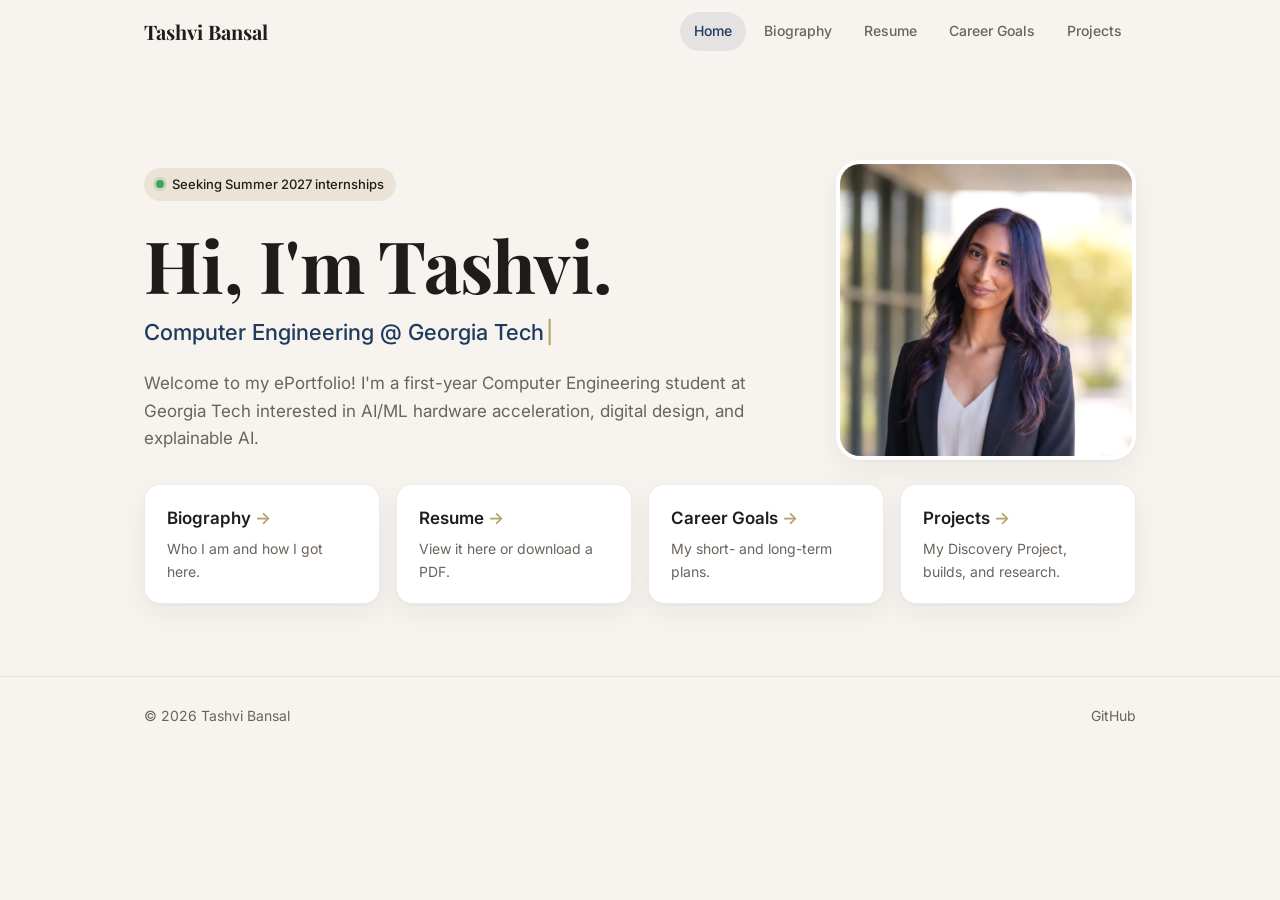
==== index.html @ 15de28eb "Add GPU cluster plan diagram to upcoming research card Co-Authored-By: Claude Opus 5.5 <noreply@anth" ====
<!doctype html>
<html lang="en">
  <head>
    <meta charset="utf-8" />
    <meta name="viewport" content="width=device-width,initial-scale=1" />
    <title>Tashvi Bansal</title>
    <meta name="description" content="Tashvi Bansal, Computer Engineering student at Georgia Tech. ECE 1100 ePortfolio." />
    <link rel="preconnect" href="https://fonts.googleapis.com">
    <link rel="preconnect" href="https://fonts.gstatic.com" crossorigin>
    <link href="https://fonts.googleapis.com/css2?family=Playfair+Display:wght@600;700&family=Inter:wght@400;500;600&display=swap" rel="stylesheet">
    <link rel="stylesheet" href="styles.css?v=24">
  </head>
  <body>
    <header class="site-header">
      <div class="header-inner">
        <a class="brand" href="index.html">Tashvi Bansal</a>
        <nav class="site-nav" aria-label="Pages">
          <a href="index.html" aria-current="page" class="active">Home</a>
          <a href="bio.html">Biography</a>
          <a href="resume.html">Resume</a>
          <a href="goals.html">Career Goals</a>
          <a href="projects.html">Projects</a>
        </nav>
      </div>
    </header>

    <main>
      <section class="hero">
        <div class="wrap">
          <div class="hero-grid">
          <div class="hero-text">
          <span class="badge">Seeking Summer 2027 internships</span>
          <h1 class="greeting">Hi, I'm Tashvi.</h1>
          <p class="typing" aria-label="Computer Engineering student, researcher, developer">
            <span id="typed-text">Computer Engineering @ Georgia Tech</span><span class="cursor" aria-hidden="true">|</span>
          </p>
          <p class="about-me">Welcome to my ePortfolio! I'm a first-year Computer Engineering student at Georgia Tech interested in AI/ML hardware acceleration, digital design, and explainable AI.</p>
          </div>
          <img class="headshot" src="assets/headshot.webp" alt="Portrait of Tashvi Bansal" width="800" height="800">
          </div>

          <nav class="tile-grid" aria-label="Explore">
            <a class="tile card" href="bio.html">
              <span class="tile-title">Biography</span>
              <span class="tile-text">Who I am and how I got here.</span>
            </a>
            <a class="tile card" href="resume.html">
              <span class="tile-title">Resume</span>
              <span class="tile-text">View it here or download a PDF.</span>
            </a>
            <a class="tile card" href="goals.html">
              <span class="tile-title">Career Goals</span>
              <span class="tile-text">My short- and long-term plans.</span>
            </a>
            <a class="tile card" href="projects.html">
              <span class="tile-title">Projects</span>
              <span class="tile-text">My Discovery Project, builds, and research.</span>
            </a>
          </nav>
        </div>
      </section>
    </main>

    <footer class="site-footer">
      <div class="wrap footer-inner">
        <p>© <span id="year"></span> Tashvi Bansal</p>
        <a href="https://github.com/tashvib" target="_blank" rel="noopener noreferrer">GitHub</a>
      </div>
    </footer>

    <script src="site.js?v=24"></script>
    <script>
      (function(){
        const typed = document.getElementById('typed-text');
        if(!typed || window.matchMedia('(prefers-reduced-motion: reduce)').matches) return;
        const phrases = ["Computer Engineering @ Georgia Tech", "AI researcher", "Hardware enthusiast", "iOS developer"];
        const TYPING_SPEED = 70, DELETING_SPEED = 35, PAUSE = 2600;
        let phraseIndex = 0, charIndex = phrases[0].length, mode = 'deleting';
        function tick(){
          const current = phrases[phraseIndex];
          if(mode === 'typing'){
            if(charIndex < current.length){ typed.textContent = current.slice(0, ++charIndex); setTimeout(tick, TYPING_SPEED); }
            else { mode = 'deleting'; setTimeout(tick, PAUSE); }
          } else {
            if(charIndex > 0){ typed.textContent = current.slice(0, --charIndex); setTimeout(tick, DELETING_SPEED); }
            else { phraseIndex = (phraseIndex + 1) % phrases.length; mode = 'typing'; setTimeout(tick, TYPING_SPEED * 4); }
          }
        }
        setTimeout(tick, PAUSE);
      })();
    </script>
  </body>
</html>
---- styles.css ----
/* ---------------------------------------------------------------
   Theme tokens
   --------------------------------------------------------------- */
:root{
  --bg: #f7f3ee;
  --surface: #ffffff;
  --surface-2: #f1ebe3;
  --text: #1f1d1b;
  --muted: #6b635c;
  --border: rgba(31, 29, 27, 0.08);
  --accent: #1f3a5f;        /* deep navy */
  --accent-soft: rgba(31, 58, 95, 0.08);
  --gold: #b3a369;          /* Georgia Tech gold */
  --gold-soft: rgba(179, 163, 105, 0.18);
  --shadow: 0 1px 2px rgba(31, 29, 27, 0.04), 0 10px 30px rgba(31, 29, 27, 0.06);
  --shadow-hover: 0 2px 4px rgba(31, 29, 27, 0.05), 0 18px 40px rgba(31, 29, 27, 0.10);
  --radius: 16px;
  --header-h: 64px;
  --wrap: 1040px;
}

@media (prefers-color-scheme: dark){
  :root{
    --bg: #141312;
    --surface: #1d1b19;
    --surface-2: #26231f;
    --text: #f1ece6;
    --muted: #a59d94;
    --border: rgba(255, 255, 255, 0.08);
    --accent: #9cb8e0;
    --accent-soft: rgba(156, 184, 224, 0.12);
    --gold: #d4c48a;
    --gold-soft: rgba(212, 196, 138, 0.14);
    --shadow: 0 1px 2px rgba(0, 0, 0, 0.3), 0 10px 30px rgba(0, 0, 0, 0.25);
    --shadow-hover: 0 2px 4px rgba(0, 0, 0, 0.35), 0 18px 40px rgba(0, 0, 0, 0.35);
  }
}

/* ---------------------------------------------------------------
   Base
   --------------------------------------------------------------- */
*{box-sizing:border-box}
html{scroll-behavior:smooth; scroll-padding-top:calc(var(--header-h) + 16px)}
body{
  margin:0;
  font-family:Inter, system-ui, -apple-system, "Segoe UI", Roboto, "Helvetica Neue", Arial, sans-serif;
  font-size:16px;
  line-height:1.6;
  background:var(--bg);
  color:var(--text);
  -webkit-font-smoothing:antialiased;
}
img{max-width:100%; display:block}
a{color:var(--accent)}
h1, h2, h3{line-height:1.2; margin:0}
.wrap{max-width:var(--wrap); margin:0 auto; padding:0 24px}

/* ---------------------------------------------------------------
   Header / nav
   --------------------------------------------------------------- */
.site-header{
  position:sticky; top:0; z-index:10;
  height:var(--header-h);
  background:color-mix(in srgb, var(--bg) 82%, transparent);
  backdrop-filter:saturate(1.4) blur(12px);
  -webkit-backdrop-filter:saturate(1.4) blur(12px);
  border-bottom:1px solid transparent;
  transition:border-color 200ms ease;
}
.site-header.scrolled{border-bottom-color:var(--border)}
.header-inner{
  max-width:var(--wrap); height:100%; margin:0 auto; padding:0 24px;
  display:flex; align-items:center; justify-content:space-between; gap:16px;
}
.brand{
  font-family:'Playfair Display', Georgia, serif; font-weight:700; font-size:20px;
  color:var(--text); text-decoration:none; white-space:nowrap;
}
.site-nav{display:flex; gap:4px}
.site-nav a{
  padding:8px 14px; border-radius:999px;
  font-size:14px; font-weight:500; color:var(--muted); text-decoration:none;
  transition:color 150ms ease, background 150ms ease;
}
.site-nav a:hover{color:var(--text); background:var(--accent-soft)}
.site-nav a.active{color:var(--accent); background:var(--accent-soft)}

/* ---------------------------------------------------------------
   Hero
   --------------------------------------------------------------- */
.hero{padding:96px 0 72px}
.badge{
  display:inline-flex; align-items:center; gap:8px;
  padding:6px 12px; border-radius:999px;
  background:var(--gold-soft); color:var(--text);
  font-size:13px; font-weight:500;
}
.badge::before{
  content:""; width:8px; height:8px; border-radius:50%;
  background:#3fa35b; box-shadow:0 0 0 3px rgba(63, 163, 91, 0.2);
}
.greeting{
  font-family:'Playfair Display', Georgia, serif; font-weight:700;
  font-size:clamp(44px, 7vw, 72px); letter-spacing:-0.01em;
  margin:20px 0 8px;
}
.typing{font-size:clamp(18px, 2.4vw, 22px); color:var(--accent); font-weight:500; margin:0 0 20px; min-height:1.6em}
.cursor{display:inline-block; margin-left:2px; color:var(--gold); animation:blink 1s steps(1) infinite}
@keyframes blink{50%{opacity:0}}
.about-me{max-width:68ch; color:var(--muted); font-size:17px; margin:0 0 24px}

.focus-tags{display:flex; flex-wrap:wrap; gap:8px; list-style:none; padding:0; margin:0 0 32px}
.focus-tags li{
  padding:6px 12px; border-radius:999px; font-size:13px; font-weight:500;
  background:var(--surface); border:1px solid var(--border); color:var(--text);
}

.hero-actions{display:flex; flex-wrap:wrap; gap:12px}
.btn{
  display:inline-flex; align-items:center; justify-content:center;
  padding:12px 22px; border-radius:999px;
  font-size:15px; font-weight:600; text-decoration:none;
  transition:transform 150ms ease, background 150ms ease, box-shadow 150ms ease;
}
.btn:hover{transform:translateY(-1px)}
.btn-primary{background:var(--accent); color:var(--bg); box-shadow:var(--shadow)}
.btn-ghost{background:transparent; color:var(--text); border:1px solid var(--border)}
.btn-ghost:hover{background:var(--surface)}

/* ---------------------------------------------------------------
   Sections
   --------------------------------------------------------------- */
.section{padding:72px 0; border-top:1px solid var(--border)}
.section-head{margin-bottom:32px}
.section-head h2{font-family:'Playfair Display', Georgia, serif; font-size:clamp(30px, 4vw, 40px); font-weight:700}
.section-sub{color:var(--muted); margin:6px 0 0}

/* ---------------------------------------------------------------
   Cards
   --------------------------------------------------------------- */
.card{
  background:var(--surface); border:1px solid var(--border); border-radius:var(--radius);
  box-shadow:var(--shadow);
  transition:transform 200ms ease, box-shadow 200ms ease;
}
.card:hover{transform:translateY(-2px); box-shadow:var(--shadow-hover)}
.card-title{font-size:19px; font-weight:600}
.card-text{color:var(--muted); margin:8px 0 0}
.eyebrow{
  font-size:12px; font-weight:600; letter-spacing:0.06em; text-transform:uppercase;
  color:var(--gold); margin-bottom:8px;
}
@media (prefers-color-scheme: light){ .eyebrow{color:#8a7a3f} }

.points{margin:14px 0 0; padding-left:20px; color:var(--muted)}
.points li{margin-bottom:6px}
.points li::marker{color:var(--gold)}
.points strong{color:var(--text)}

/* link chips */
.link-row{display:flex; flex-wrap:wrap; gap:8px; margin-top:auto; padding-top:18px}
.chip-link{
  display:inline-flex; align-items:center;
  padding:7px 14px; border-radius:999px;
  font-size:13px; font-weight:600; text-decoration:none;
  background:var(--surface-2); color:var(--text); border:1px solid var(--border);
  transition:background 150ms ease, color 150ms ease;
}
.chip-link::after{content:"↗"; margin-left:6px; opacity:0.6}
.chip-link:hover{background:var(--accent-soft); color:var(--accent)}
.chip-link.is-dark{background:var(--accent); color:var(--bg); border-color:transparent}
.chip-link.is-dark:hover{opacity:0.9}

/* projects */
.projects-grid{display:grid; grid-template-columns:repeat(auto-fill, minmax(290px, 1fr)); gap:24px}
.project-card{display:flex; flex-direction:column; overflow:hidden}
.project-image{aspect-ratio:16 / 10; background:var(--surface-2); overflow:hidden; border-bottom:1px solid var(--border)}
.project-image img{width:100%; height:100%; object-fit:cover; transition:transform 400ms ease}
.project-card:hover .project-image img{transform:scale(1.03)}
.project-body{display:flex; flex-direction:column; flex:1; padding:20px 22px 22px}
.project-card.is-wide{grid-column:1 / -1; display:grid; grid-template-columns:minmax(0, 2fr) minmax(0, 3fr)}
.project-card.is-wide .project-image{aspect-ratio:auto; min-height:100%; border-bottom:none; border-right:1px solid var(--border)}
.project-card.is-wide .project-body{padding:26px 28px}
/* wide card with a real screenshot: show the whole image on top, uncropped */
.project-card.is-wide.has-image{grid-template-columns:1fr}
.project-card.is-wide.has-image .project-image{border-right:none; border-bottom:1px solid var(--border); background:#1b1b1b}
.project-card.is-wide.has-image .project-image img{height:auto; object-fit:contain}
.project-image.is-placeholder{
  display:flex; align-items:center; justify-content:center; min-height:200px;
  background:
    linear-gradient(var(--border) 1px, transparent 1px) 0 0 / 22px 22px,
    linear-gradient(90deg, var(--border) 1px, transparent 1px) 0 0 / 22px 22px,
    linear-gradient(135deg, var(--accent-soft), var(--gold-soft));
}
.placeholder-label{font-family:'Playfair Display', Georgia, serif; font-weight:700; font-size:clamp(24px, 3vw, 34px); color:var(--accent)}
.card-details{margin-top:12px}
.card-details summary{cursor:pointer; font-size:14px; font-weight:600; color:var(--accent); width:max-content}
.card-details .points{margin-top:8px; font-size:14px}
.tag-list{display:flex; flex-wrap:wrap; gap:6px; list-style:none; padding:0; margin:16px 0 0}
.tag-list li{font-size:12px; font-weight:500; padding:4px 10px; border-radius:999px; background:var(--surface-2); border:1px solid var(--border); color:var(--text)}

/* research */
.stack{display:flex; flex-direction:column; gap:20px}
.research-card{padding:26px 28px}
.research-card .card-title{font-size:20px; max-width:62ch}
.research-figure{margin:18px 0 0; max-width:760px}
.research-figure img{width:100%; height:auto; border-radius:12px; border:1px solid var(--border)}
.research-figure figcaption{margin-top:8px; font-size:13px; color:var(--muted)}
.conferences{margin-top:16px; display:flex; flex-wrap:wrap; align-items:baseline; gap:8px 10px}
.conf-label{font-size:13px; font-weight:600; color:var(--text)}
.conf-list{display:contents; list-style:none}
.conf-list li{
  font-size:13px; padding:4px 10px; border-radius:8px;
  background:var(--gold-soft); color:var(--text);
}
.conf-list a{color:inherit; text-decoration:none; border-bottom:1px solid currentColor}

/* community */
.community-grid{display:grid; grid-template-columns:repeat(auto-fit, minmax(300px, 1fr)); gap:20px}
.community-card{padding:24px 26px}

/* ---------------------------------------------------------------
   Multi-page additions
   --------------------------------------------------------------- */
.page-head{padding:72px 0 8px}
.page-title{font-family:'Playfair Display', Georgia, serif; font-weight:700; font-size:clamp(36px, 5.5vw, 56px); letter-spacing:-0.01em}
.section-flush{border-top:none; padding-top:32px}

/* home hero with headshot */
.hero-grid{display:grid; grid-template-columns:1fr 300px; gap:48px; align-items:center; margin-bottom:24px}
.hero-text .about-me{margin-bottom:0}
.headshot{width:100%; height:auto; aspect-ratio:1; object-fit:cover; border-radius:24px; box-shadow:var(--shadow); border:4px solid var(--surface)}

/* "Upcoming" research tag */
.status-pill{
  display:inline-block; margin-right:10px; padding:2px 9px; border-radius:999px;
  background:var(--accent); color:var(--bg); letter-spacing:0.06em; vertical-align:1px;
}
.research-card.is-upcoming{border-style:dashed; border-color:color-mix(in srgb, var(--accent) 35%, transparent)}

/* home tiles */
.tile-grid{display:grid; grid-template-columns:repeat(auto-fit, minmax(210px, 1fr)); gap:16px; margin-top:8px}
.tile{display:flex; flex-direction:column; gap:6px; padding:20px 22px; text-decoration:none; color:var(--text)}
.tile-title{font-weight:600; font-size:17px}
.tile-title::after{content:" →"; color:var(--gold)}
.tile-text{color:var(--muted); font-size:14px}

/* bio */
.prose{max-width:72ch}
.prose p{color:var(--muted); font-size:17px; margin:0 0 18px}
.prose .lede{color:var(--text); font-size:19px; border-left:3px solid var(--gold); padding-left:18px}

/* resume */
.resume-actions{margin-bottom:20px}
.resume-frame{overflow:hidden; width:100%; aspect-ratio:8.5 / 11; max-width:900px; margin:0 auto}
.resume-frame:hover{transform:none}
.resume-frame iframe{width:100%; height:100%; display:block; border:0}
.resume-fallback{padding:24px; color:var(--muted)}

/* goals */
.goals-grid{display:grid; grid-template-columns:repeat(auto-fit, minmax(300px, 1fr)); gap:20px}
.goal-card{padding:26px 28px}
.goal-why{margin-top:20px; padding-top:16px; border-top:1px solid var(--border)}
.goal-why .mini-head{margin:0 0 6px}
.goal-why p{margin:0; color:var(--muted)}

/* featured discovery project */
.featured-card{display:grid; grid-template-columns:1.1fr 1fr; overflow:hidden; border-color:var(--gold-soft)}
.featured-media{background:var(--surface-2); min-height:260px; display:flex; align-items:center; justify-content:center}
.featured-media img{width:100%; height:100%; object-fit:cover}
.featured-media iframe{width:100%; height:100%; min-height:260px; border:0}
.media-placeholder{color:var(--muted); font-size:14px}
.featured-body{padding:26px 28px; display:flex; flex-direction:column}
.featured-body .card-title{font-size:22px}
.featured-card.is-upcoming, .featured-card.no-media{grid-template-columns:1fr}
.featured-card.is-upcoming{border-style:dashed; border-color:color-mix(in srgb, var(--accent) 35%, transparent)}
.mini-head{font-size:14px; font-weight:600; margin:18px 0 0}

/* ---------------------------------------------------------------
   Footer
   --------------------------------------------------------------- */
.site-footer{border-top:1px solid var(--border); padding:28px 0 36px; color:var(--muted); font-size:14px}
.footer-inner{display:flex; justify-content:space-between; align-items:center; gap:16px}
.footer-inner p{margin:0}
.footer-inner a{color:var(--muted); text-decoration:none}
.footer-inner a:hover{color:var(--accent)}

/* ---------------------------------------------------------------
   Reveal-on-scroll
   --------------------------------------------------------------- */
.reveal{opacity:0; transform:translateY(14px); transition:opacity 500ms ease, transform 500ms ease, box-shadow 200ms ease}
.reveal.visible{opacity:1; transform:none}
.reveal.visible:hover{transform:translateY(-2px)}

@media (prefers-reduced-motion: reduce){
  html{scroll-behavior:auto}
  .reveal{opacity:1; transform:none; transition:none}
  .cursor{animation:none}
  .card, .btn, .project-image img{transition:none}
}

/* ---------------------------------------------------------------
   Small screens
   --------------------------------------------------------------- */
@media (max-width:640px){
  :root{--header-h:auto}
  .site-header{height:auto}
  .header-inner{flex-direction:column; align-items:flex-start; gap:6px; padding:12px 16px 8px}
  .site-nav{width:100%; flex-wrap:wrap; margin-left:-10px}
  .site-nav::-webkit-scrollbar{display:none}
  .site-nav a{padding:6px 10px; flex:0 0 auto}
  html{scroll-padding-top:110px}
  .wrap{padding:0 16px}
  .hero{padding:48px 0 48px}
  .section{padding:52px 0}
  .research-card, .community-card, .goal-card, .featured-body{padding:20px}
  .page-head{padding:40px 0 0}
  .featured-card{grid-template-columns:1fr}
  .project-card.is-wide{grid-template-columns:1fr}
  .project-card.is-wide .project-image{border-right:none; border-bottom:1px solid var(--border); min-height:160px}
  .project-card.is-wide .project-body{padding:20px}
  .hero-grid{grid-template-columns:1fr; gap:28px}
  .headshot{width:180px; order:-1; border-radius:50%}
  .resume-frame{aspect-ratio:8.5 / 11.5}
  .projects-grid, .community-grid, .goals-grid{grid-template-columns:1fr}
}
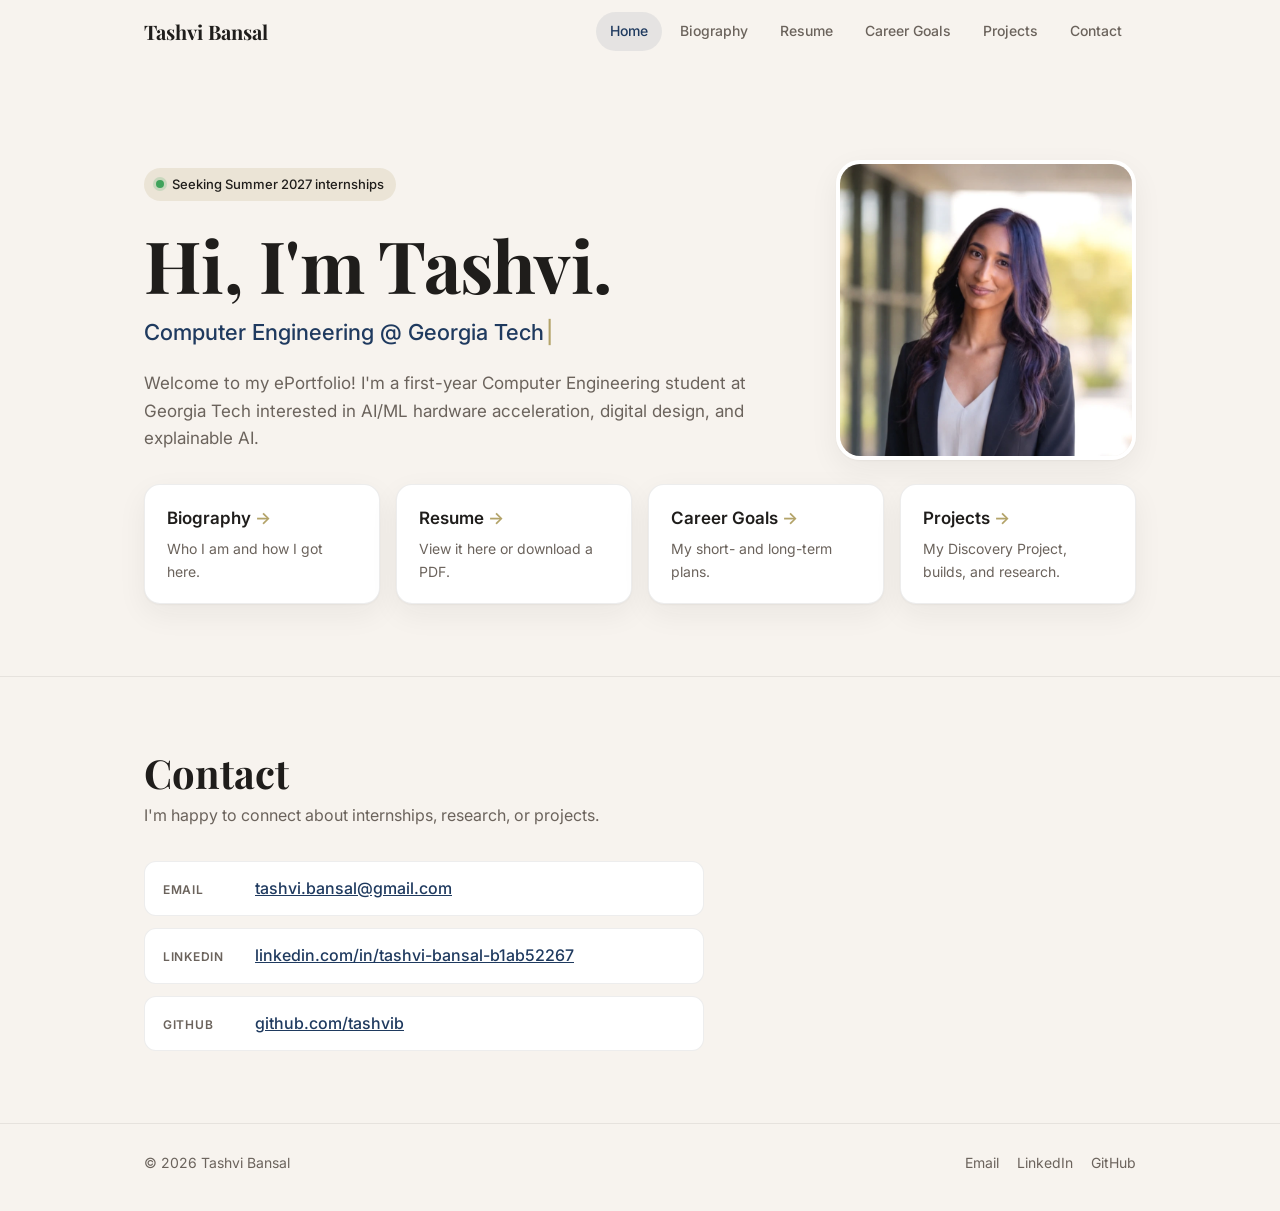
==== commit 8dea34ce: "Add contact section, Contact nav link, and footer contact links Co-Authored-By: Claude Opus 5.5 <nor" ====
--- a/index.html
+++ b/index.html
@@ -8,7 +8,7 @@
     <link rel="preconnect" href="https://fonts.googleapis.com">
     <link rel="preconnect" href="https://fonts.gstatic.com" crossorigin>
     <link href="https://fonts.googleapis.com/css2?family=Playfair+Display:wght@600;700&family=Inter:wght@400;500;600&display=swap" rel="stylesheet">
-    <link rel="stylesheet" href="styles.css?v=24">
+    <link rel="stylesheet" href="styles.css?v=29">
   </head>
   <body>
     <header class="site-header">
@@ -20,6 +20,7 @@
           <a href="resume.html">Resume</a>
           <a href="goals.html">Career Goals</a>
           <a href="projects.html">Projects</a>
+          <a href="index.html#contact">Contact</a>
         </nav>
       </div>
     </header>
@@ -59,16 +60,34 @@
           </nav>
         </div>
       </section>
+
+      <section id="contact" class="section">
+        <div class="wrap">
+          <div class="section-head">
+            <h2>Contact</h2>
+            <p class="section-sub">I'm happy to connect about internships, research, or projects.</p>
+          </div>
+          <ul class="contact-list">
+            <li><span class="contact-label">Email</span><a href="mailto:tashvi.bansal@gmail.com">tashvi.bansal@gmail.com</a></li>
+            <li><span class="contact-label">LinkedIn</span><a href="https://www.linkedin.com/in/tashvi-bansal-b1ab52267" target="_blank" rel="noopener noreferrer">linkedin.com/in/tashvi-bansal-b1ab52267</a></li>
+            <li><span class="contact-label">GitHub</span><a href="https://github.com/tashvib" target="_blank" rel="noopener noreferrer">github.com/tashvib</a></li>
+          </ul>
+        </div>
+      </section>
     </main>
 
     <footer class="site-footer">
       <div class="wrap footer-inner">
         <p>© <span id="year"></span> Tashvi Bansal</p>
-        <a href="https://github.com/tashvib" target="_blank" rel="noopener noreferrer">GitHub</a>
+        <nav class="footer-links" aria-label="Contact">
+          <a href="mailto:tashvi.bansal@gmail.com">Email</a>
+          <a href="https://www.linkedin.com/in/tashvi-bansal-b1ab52267" target="_blank" rel="noopener noreferrer">LinkedIn</a>
+          <a href="https://github.com/tashvib" target="_blank" rel="noopener noreferrer">GitHub</a>
+        </nav>
       </div>
     </footer>
 
-    <script src="site.js?v=24"></script>
+    <script src="site.js?v=29"></script>
     <script>
       (function(){
         const typed = document.getElementById('typed-text');
--- a/styles.css
+++ b/styles.css
@@ -203,8 +203,15 @@
 .stack{display:flex; flex-direction:column; gap:20px}
 .research-card{padding:26px 28px}
 .research-card .card-title{font-size:20px; max-width:62ch}
-.research-figure{margin:18px 0 0; max-width:760px}
+.research-head{display:flex; align-items:center; justify-content:space-between; gap:20px}
+.org-logo{width:64px; height:auto; flex:0 0 auto}
+.research-figures{margin-top:18px}
+.research-figure{margin:0; max-width:760px}
 .research-figure img{width:100%; height:auto; border-radius:12px; border:1px solid var(--border)}
+/* several photos: same height side by side, nothing cropped */
+.research-figures.is-multi{display:flex; flex-wrap:wrap; gap:16px; align-items:flex-start}
+.research-figures.is-multi .research-figure{flex:0 0 auto}
+.research-figures.is-multi .research-figure img{height:360px; width:auto; max-width:100%}
 .research-figure figcaption{margin-top:8px; font-size:13px; color:var(--muted)}
 .conferences{margin-top:16px; display:flex; flex-wrap:wrap; align-items:baseline; gap:8px 10px}
 .conf-label{font-size:13px; font-weight:600; color:var(--text)}
@@ -237,6 +244,13 @@
   background:var(--accent); color:var(--bg); letter-spacing:0.06em; vertical-align:1px;
 }
 .research-card.is-upcoming{border-style:dashed; border-color:color-mix(in srgb, var(--accent) 35%, transparent)}
+
+/* contact */
+.contact-list{list-style:none; padding:0; margin:0; display:grid; gap:12px; max-width:560px}
+.contact-list li{display:flex; flex-wrap:wrap; align-items:baseline; gap:4px 16px; padding:14px 18px; background:var(--surface); border:1px solid var(--border); border-radius:12px}
+.contact-label{min-width:76px; font-size:12px; font-weight:600; letter-spacing:0.06em; text-transform:uppercase; color:var(--muted)}
+.contact-list a{font-weight:500; overflow-wrap:anywhere}
+.footer-links{display:flex; gap:18px}
 
 /* home tiles */
 .tile-grid{display:grid; grid-template-columns:repeat(auto-fit, minmax(210px, 1fr)); gap:16px; margin-top:8px}
@@ -317,6 +331,9 @@
   .page-head{padding:40px 0 0}
   .featured-card{grid-template-columns:1fr}
   .project-card.is-wide{grid-template-columns:1fr}
+  .org-logo{width:48px}
+  .research-figures.is-multi .research-figure{flex:1 1 100%}
+  .research-figures.is-multi .research-figure img{height:auto; width:100%}
   .project-card.is-wide .project-image{border-right:none; border-bottom:1px solid var(--border); min-height:160px}
   .project-card.is-wide .project-body{padding:20px}
   .hero-grid{grid-template-columns:1fr; gap:28px}
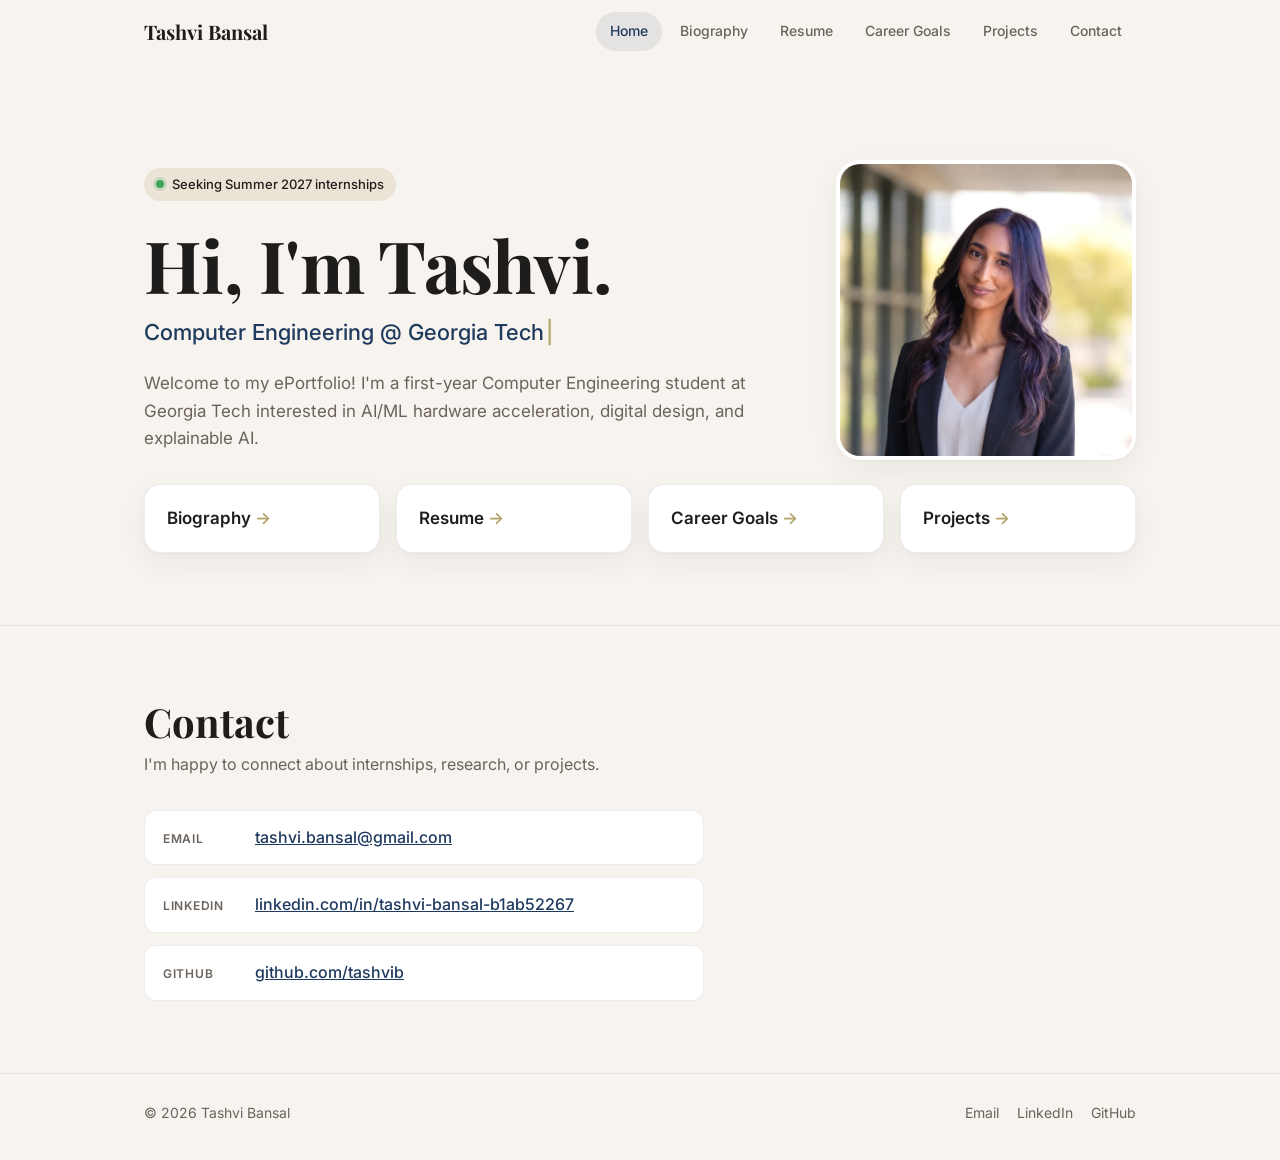
==== commit b68e0c7f: "Remove blurbs under home page tiles Co-Authored-By: Claude Opus 5.5 <noreply@anthropic.com> Claude-S" ====
--- a/index.html
+++ b/index.html
@@ -8,7 +8,7 @@
     <link rel="preconnect" href="https://fonts.googleapis.com">
     <link rel="preconnect" href="https://fonts.gstatic.com" crossorigin>
     <link href="https://fonts.googleapis.com/css2?family=Playfair+Display:wght@600;700&family=Inter:wght@400;500;600&display=swap" rel="stylesheet">
-    <link rel="stylesheet" href="styles.css?v=29">
+    <link rel="stylesheet" href="styles.css?v=30">
   </head>
   <body>
     <header class="site-header">
@@ -43,19 +43,15 @@
           <nav class="tile-grid" aria-label="Explore">
             <a class="tile card" href="bio.html">
               <span class="tile-title">Biography</span>
-              <span class="tile-text">Who I am and how I got here.</span>
             </a>
             <a class="tile card" href="resume.html">
               <span class="tile-title">Resume</span>
-              <span class="tile-text">View it here or download a PDF.</span>
             </a>
             <a class="tile card" href="goals.html">
               <span class="tile-title">Career Goals</span>
-              <span class="tile-text">My short- and long-term plans.</span>
             </a>
             <a class="tile card" href="projects.html">
               <span class="tile-title">Projects</span>
-              <span class="tile-text">My Discovery Project, builds, and research.</span>
             </a>
           </nav>
         </div>
@@ -87,7 +83,7 @@
       </div>
     </footer>
 
-    <script src="site.js?v=29"></script>
+    <script src="site.js?v=30"></script>
     <script>
       (function(){
         const typed = document.getElementById('typed-text');
